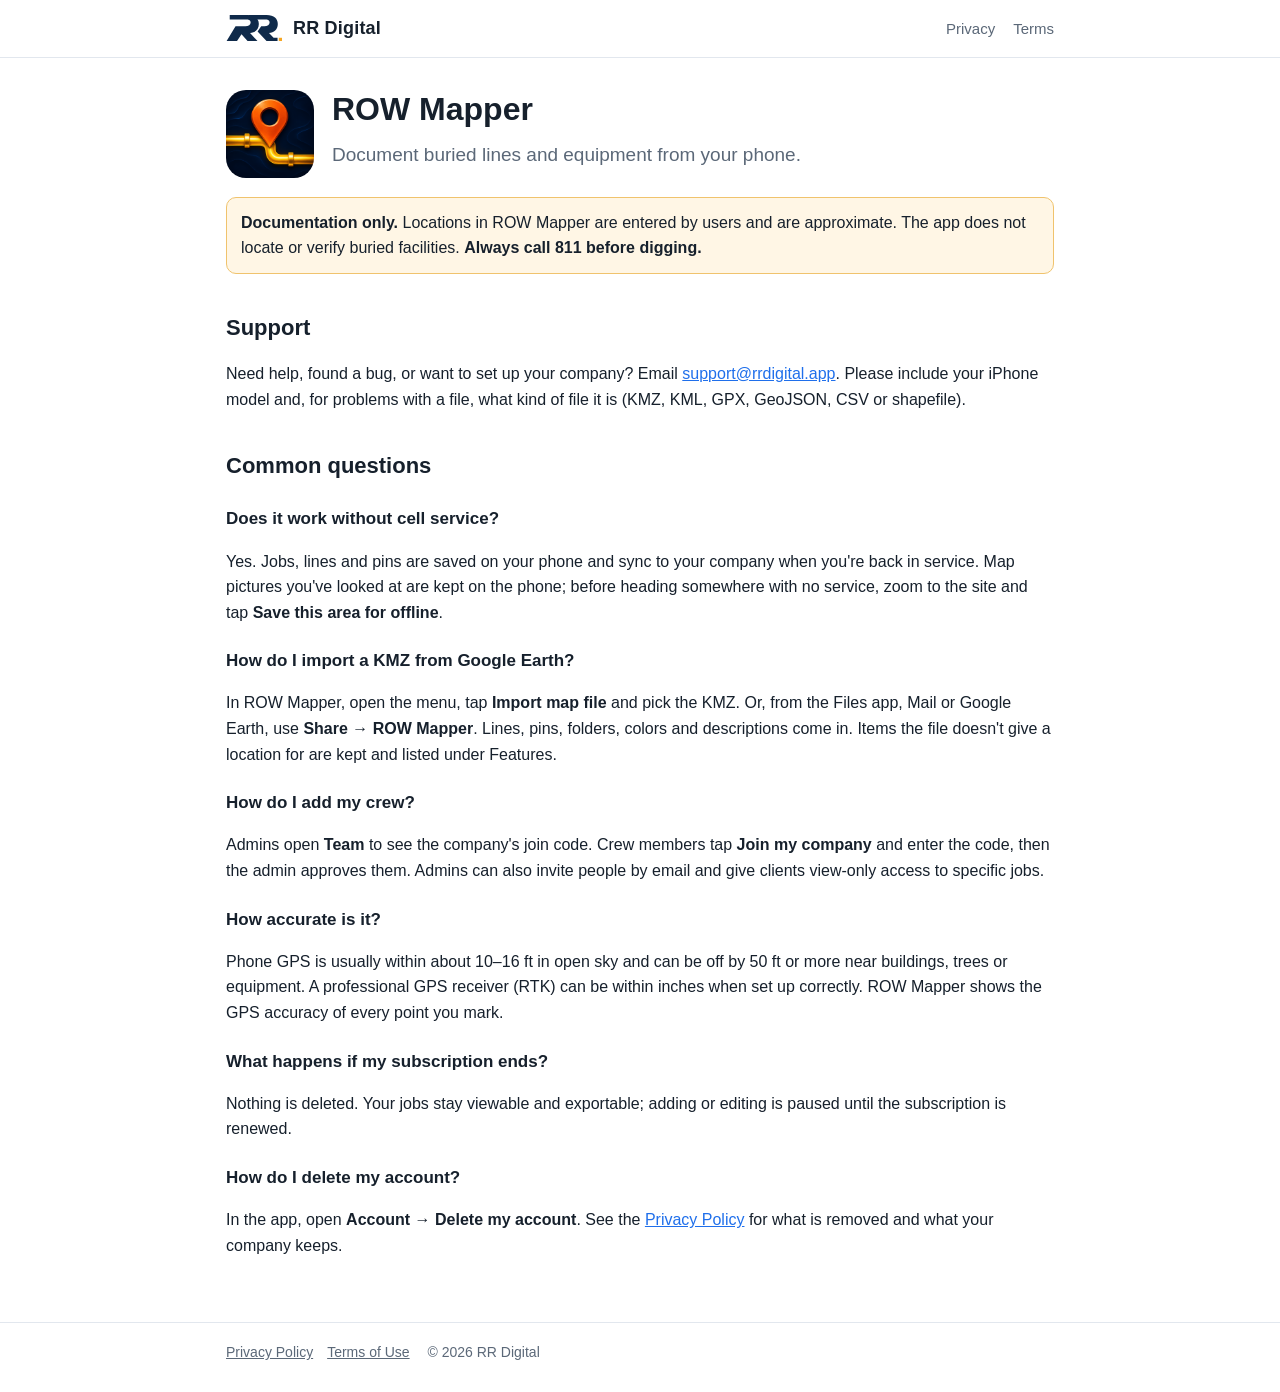
==== row-mapper/index.html @ 3f30de75 "RR Digital website: company page, ROW Mapper support, privacy and terms Co-Authored-By: Claude Opus " ====
<!doctype html>
<html lang="en">
<head>
<meta charset="utf-8">
<meta name="viewport" content="width=device-width,initial-scale=1">
<title>ROW Mapper Support</title>
<meta name="description" content="Help and support for ROW Mapper, the iPhone app for documenting buried lines and equipment.">
<link rel="icon" href="../img/rr-mark.svg" type="image/svg+xml">
<link rel="apple-touch-icon" href="../img/apple-touch-icon.png">
<link rel="stylesheet" href="../style.css">
</head>
<body>
<header class="site"><div class="wrap">
  <a class="brand" href="../index.html"><picture><source srcset="../img/rr-mark-light.svg" media="(prefers-color-scheme: dark)"><img src="../img/rr-mark.svg" alt="" width="57" height="28"></picture><span>RR Digital</span></a>
  <nav><a href="privacy.html">Privacy</a><a href="terms.html">Terms</a></nav>
</div></header>

<main class="wrap">
  <div class="hero">
    <img src="../img/row-mapper.png" alt="ROW Mapper app icon">
    <div>
      <h1>ROW Mapper</h1>
      <p class="lead">Document buried lines and equipment from your phone.</p>
    </div>
  </div>

  <div class="note"><b>Documentation only.</b> Locations in ROW Mapper are entered by users and are approximate.
  The app does not locate or verify buried facilities. <b>Always call 811 before digging.</b></div>

  <h2>Support</h2>
  <p>Need help, found a bug, or want to set up your company? Email
  <a href="mailto:support@rrdigital.app">support@rrdigital.app</a>. Please include your iPhone model and, for
  problems with a file, what kind of file it is (KMZ, KML, GPX, GeoJSON, CSV or shapefile).</p>

  <h2>Common questions</h2>

  <h3>Does it work without cell service?</h3>
  <p>Yes. Jobs, lines and pins are saved on your phone and sync to your company when you're back in service.
  Map pictures you've looked at are kept on the phone; before heading somewhere with no service, zoom to the
  site and tap <b>Save this area for offline</b>.</p>

  <h3>How do I import a KMZ from Google Earth?</h3>
  <p>In ROW Mapper, open the menu, tap <b>Import map file</b> and pick the KMZ. Or, from the Files app, Mail or Google
  Earth, use <b>Share → ROW Mapper</b>. Lines, pins, folders, colors and descriptions come in. Items the file
  doesn't give a location for are kept and listed under Features.</p>

  <h3>How do I add my crew?</h3>
  <p>Admins open <b>Team</b> to see the company's join code. Crew members tap <b>Join my company</b> and enter the
  code, then the admin approves them. Admins can also invite people by email and give clients view-only access to
  specific jobs.</p>

  <h3>How accurate is it?</h3>
  <p>Phone GPS is usually within about 10–16 ft in open sky and can be off by 50 ft or more near buildings, trees
  or equipment. A professional GPS receiver (RTK) can be within inches when set up correctly. ROW Mapper shows the
  GPS accuracy of every point you mark.</p>

  <h3>What happens if my subscription ends?</h3>
  <p>Nothing is deleted. Your jobs stay viewable and exportable; adding or editing is paused until the
  subscription is renewed.</p>

  <h3>How do I delete my account?</h3>
  <p>In the app, open <b>Account → Delete my account</b>. See the <a href="privacy.html">Privacy Policy</a> for what
  is removed and what your company keeps.</p>
</main>

<footer class="site"><div class="wrap">
  <a href="privacy.html">Privacy Policy</a><a href="terms.html">Terms of Use</a>
  © 2026 RR Digital
</div></footer>
</body>
</html>
---- style.css ----
:root {
  --bg: #ffffff;
  --panel: #f5f7fa;
  --text: #16202c;
  --muted: #5b6878;
  --line: #e2e7ee;
  --accent: #1f6feb;
  --warn-bg: #fff6e5;
  --warn-line: #f0c36d;
}
@media (prefers-color-scheme: dark) {
  :root {
    --bg: #0d1420;
    --panel: #151f2e;
    --text: #e8edf4;
    --muted: #9aa8ba;
    --line: #233046;
    --accent: #5b9dff;
    --warn-bg: #2b2414;
    --warn-line: #7a5d1e;
  }
}
* { box-sizing: border-box; }
body {
  margin: 0;
  background: var(--bg);
  color: var(--text);
  font: 16px/1.6 -apple-system, BlinkMacSystemFont, "Segoe UI", Roboto, Helvetica, Arial, sans-serif;
}
a { color: var(--accent); }
header.site {
  border-bottom: 1px solid var(--line);
}
header.site .wrap {
  display: flex; align-items: center; justify-content: space-between; gap: 16px;
  padding-top: 14px; padding-bottom: 14px;
}
.brand { display: flex; align-items: center; gap: 10px; font-weight: 700; font-size: 18px; color: var(--text); text-decoration: none; letter-spacing: .2px; }
.brand img { display: block; height: 28px; width: auto; }
nav a { color: var(--muted); text-decoration: none; margin-left: 18px; font-size: 15px; }
nav a:hover { color: var(--text); }
.wrap { max-width: 860px; margin: 0 auto; padding-left: 16px; padding-right: 16px; }
main.wrap { padding-top: 32px; padding-bottom: 48px; }
h1 { font-size: 32px; line-height: 1.2; margin: 0 0 12px; }
h2 { font-size: 22px; margin: 36px 0 10px; }
h3 { font-size: 17px; margin: 22px 0 6px; }
.lead { font-size: 19px; color: var(--muted); margin: 0 0 8px; }
.meta { color: var(--muted); font-size: 14px; margin-top: 0; }
.apps { display: grid; grid-template-columns: repeat(auto-fit, minmax(260px, 1fr)); gap: 16px; margin-top: 16px; }
.app {
  display: flex; gap: 14px; align-items: flex-start;
  background: var(--panel); border: 1px solid var(--line); border-radius: 14px; padding: 16px;
}
.app img { width: 64px; height: 64px; border-radius: 14px; flex: none; }
.app h3 { margin: 0 0 4px; }
.app p { margin: 0 0 8px; color: var(--muted); font-size: 15px; }
.app .links a { font-size: 14px; margin-right: 14px; }
.hero { display: flex; gap: 18px; align-items: center; margin-bottom: 8px; }
.hero img { width: 88px; height: 88px; border-radius: 20px; flex: none; }
.note {
  background: var(--warn-bg); border: 1px solid var(--warn-line); border-radius: 10px;
  padding: 12px 14px; margin: 18px 0;
}
ul { padding-left: 22px; }
li { margin: 4px 0; }
footer.site { border-top: 1px solid var(--line); color: var(--muted); font-size: 14px; }
footer.site .wrap { padding-top: 18px; padding-bottom: 28px; }
footer.site a { color: var(--muted); margin-right: 14px; }
@media (max-width: 520px) {
  h1 { font-size: 26px; }
  .hero img { width: 64px; height: 64px; border-radius: 14px; }
  nav a { margin-left: 12px; }
}
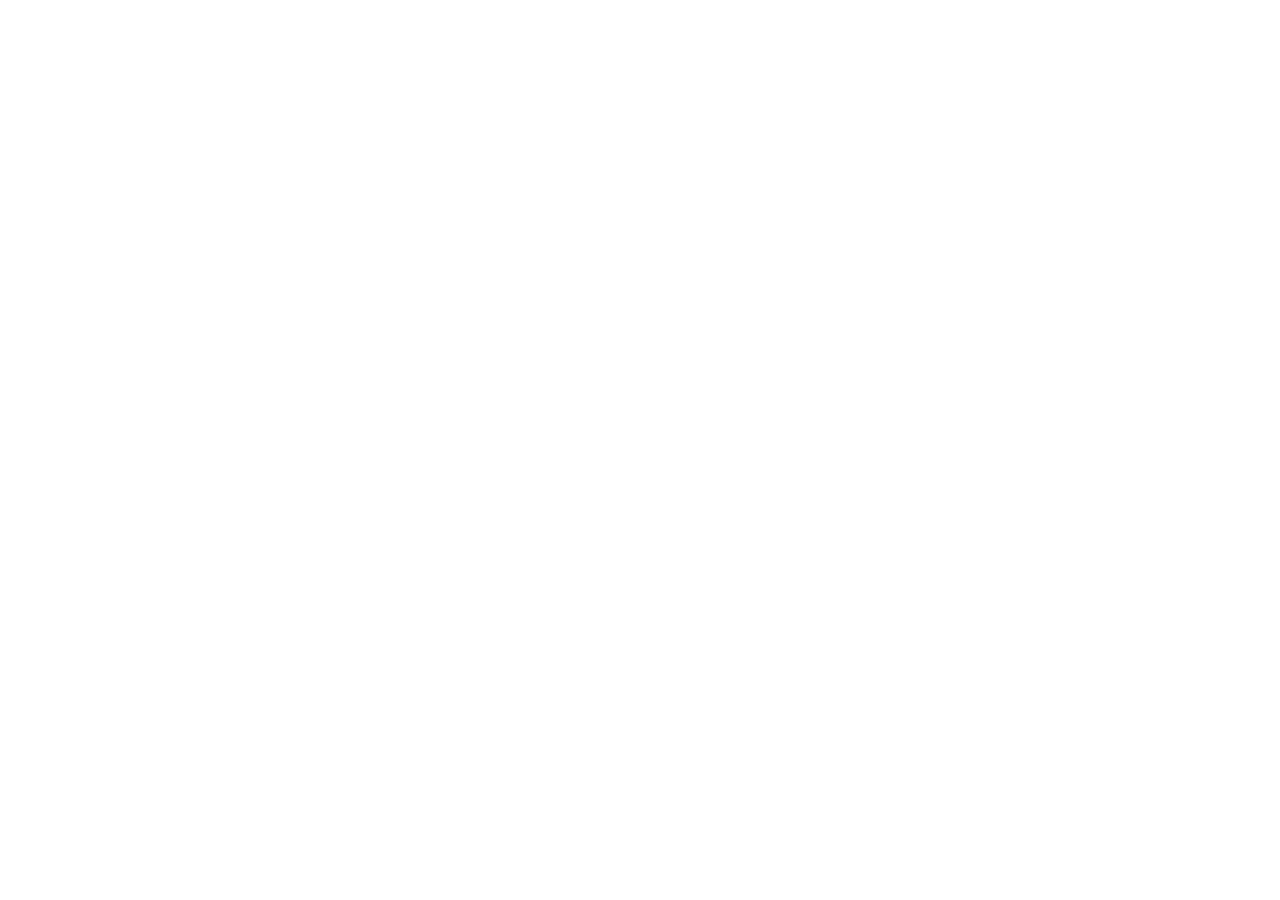
==== commit 08ecf5db: "ROW Mapper is now GroundDraft: update the card and forward old pages to grounddraft.app Co-Authored-" ====
--- a/row-mapper/index.html
+++ b/row-mapper/index.html
@@ -1,71 +1,4 @@
 <!doctype html>
-<html lang="en">
-<head>
-<meta charset="utf-8">
-<meta name="viewport" content="width=device-width,initial-scale=1">
-<title>ROW Mapper Support</title>
-<meta name="description" content="Help and support for ROW Mapper, the iPhone app for documenting buried lines and equipment.">
-<link rel="icon" href="../img/rr-mark.svg" type="image/svg+xml">
-<link rel="apple-touch-icon" href="../img/apple-touch-icon.png">
-<link rel="stylesheet" href="../style.css">
-</head>
-<body>
-<header class="site"><div class="wrap">
-  <a class="brand" href="../index.html"><picture><source srcset="../img/rr-mark-light.svg" media="(prefers-color-scheme: dark)"><img src="../img/rr-mark.svg" alt="" width="57" height="28"></picture><span>RR Digital</span></a>
-  <nav><a href="privacy.html">Privacy</a><a href="terms.html">Terms</a></nav>
-</div></header>
-
-<main class="wrap">
-  <div class="hero">
-    <img src="../img/row-mapper.png" alt="ROW Mapper app icon">
-    <div>
-      <h1>ROW Mapper</h1>
-      <p class="lead">Document buried lines and equipment from your phone.</p>
-    </div>
-  </div>
-
-  <div class="note"><b>Documentation only.</b> Locations in ROW Mapper are entered by users and are approximate.
-  The app does not locate or verify buried facilities. <b>Always call 811 before digging.</b></div>
-
-  <h2>Support</h2>
-  <p>Need help, found a bug, or want to set up your company? Email
-  <a href="mailto:support@rrdigital.app">support@rrdigital.app</a>. Please include your iPhone model and, for
-  problems with a file, what kind of file it is (KMZ, KML, GPX, GeoJSON, CSV or shapefile).</p>
-
-  <h2>Common questions</h2>
-
-  <h3>Does it work without cell service?</h3>
-  <p>Yes. Jobs, lines and pins are saved on your phone and sync to your company when you're back in service.
-  Map pictures you've looked at are kept on the phone; before heading somewhere with no service, zoom to the
-  site and tap <b>Save this area for offline</b>.</p>
-
-  <h3>How do I import a KMZ from Google Earth?</h3>
-  <p>In ROW Mapper, open the menu, tap <b>Import map file</b> and pick the KMZ. Or, from the Files app, Mail or Google
-  Earth, use <b>Share → ROW Mapper</b>. Lines, pins, folders, colors and descriptions come in. Items the file
-  doesn't give a location for are kept and listed under Features.</p>
-
-  <h3>How do I add my crew?</h3>
-  <p>Admins open <b>Team</b> to see the company's join code. Crew members tap <b>Join my company</b> and enter the
-  code, then the admin approves them. Admins can also invite people by email and give clients view-only access to
-  specific jobs.</p>
-
-  <h3>How accurate is it?</h3>
-  <p>Phone GPS is usually within about 10–16 ft in open sky and can be off by 50 ft or more near buildings, trees
-  or equipment. A professional GPS receiver (RTK) can be within inches when set up correctly. ROW Mapper shows the
-  GPS accuracy of every point you mark.</p>
-
-  <h3>What happens if my subscription ends?</h3>
-  <p>Nothing is deleted. Your jobs stay viewable and exportable; adding or editing is paused until the
-  subscription is renewed.</p>
-
-  <h3>How do I delete my account?</h3>
-  <p>In the app, open <b>Account → Delete my account</b>. See the <a href="privacy.html">Privacy Policy</a> for what
-  is removed and what your company keeps.</p>
-</main>
-
-<footer class="site"><div class="wrap">
-  <a href="privacy.html">Privacy Policy</a><a href="terms.html">Terms of Use</a>
-  © 2026 RR Digital
-</div></footer>
-</body>
-</html>
+<html lang="en"><head><meta charset="utf-8"><title>GroundDraft</title>
+<meta http-equiv="refresh" content="0; url=https://grounddraft.app/"><link rel="canonical" href="https://grounddraft.app/"></head>
+<body><p>ROW Mapper is now GroundDraft: <a href="https://grounddraft.app/">https://grounddraft.app/</a></p></body></html>
